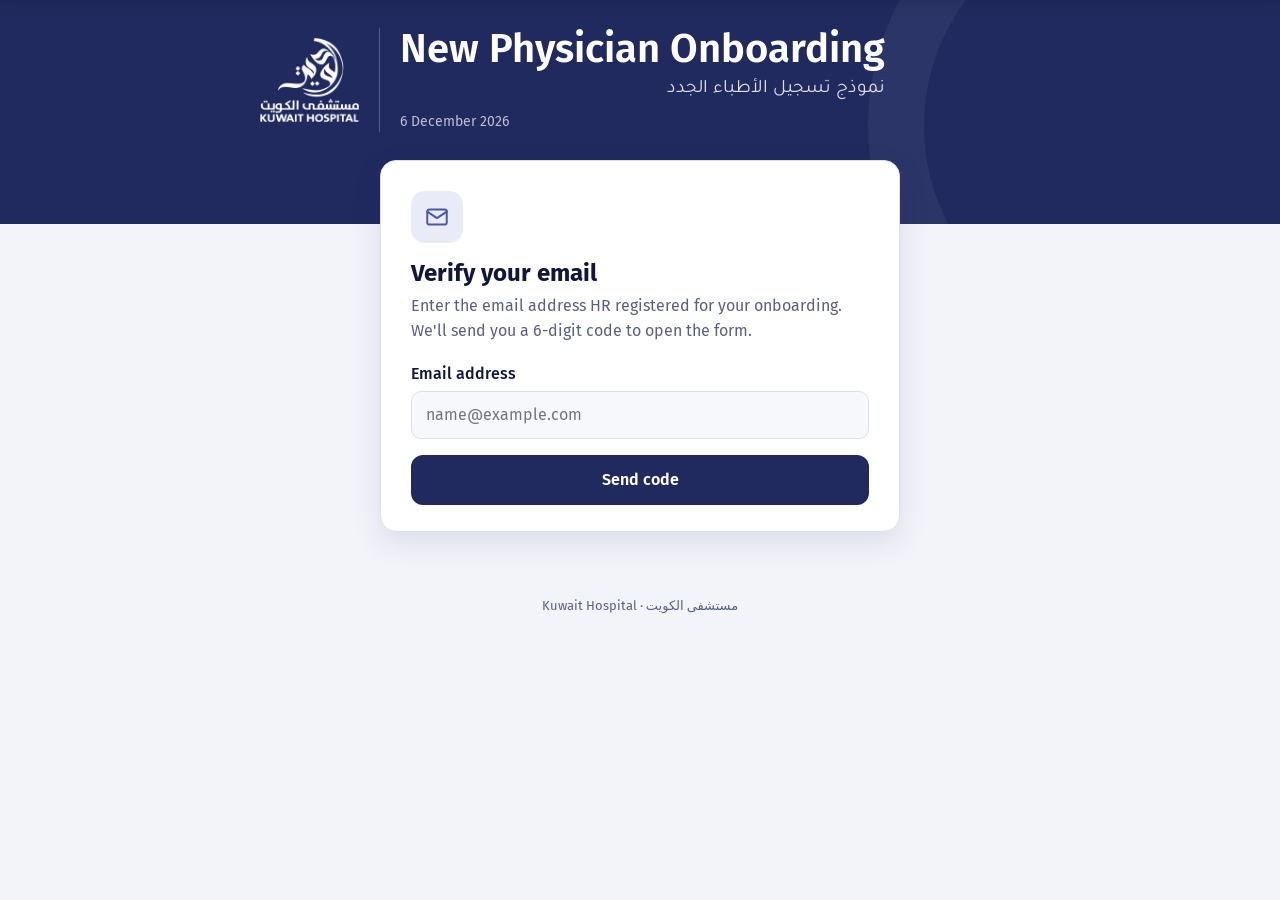
==== index.html @ 42d32848 "Add files via upload" ====
<!DOCTYPE html>
<html lang="en">
<head>
<meta charset="utf-8">
<meta name="viewport" content="width=device-width,initial-scale=1">
<title>New Physician Onboarding – Kuwait Hospital</title>
<meta name="robots" content="noindex,nofollow">
<link rel="icon" type="image/png" href="logo-navy.png">
<link rel="preconnect" href="https://fonts.googleapis.com">
<link rel="preconnect" href="https://fonts.gstatic.com" crossorigin>
<link href="https://fonts.googleapis.com/css2?family=Fira+Sans:wght@400;500;600;700&family=Tajawal:wght@400;500;700&display=swap" rel="stylesheet">
<link rel="stylesheet" href="style.css?v=20261116d">
</head>
<body>
<div class="sbar" id="sbar" aria-hidden="true"><div class="in"><img src="logo-white.png" alt=""><span class="sep"></span><b>New Physician Onboarding</b><span class="ar" lang="ar" dir="rtl">نموذج تسجيل الأطباء الجدد</span><span class="who" id="sbWho"></span></div></div>
<header class="cover">
 <div class="top">
  <img src="logo-white.png" alt="Kuwait Hospital">
  <div class="sep"></div>
  <div>
   <h1>New Physician Onboarding</h1>
   <div class="ar" lang="ar" dir="rtl">نموذج تسجيل الأطباء الجدد</div>
   <div class="date" id="today"></div>
  </div>
 </div>
</header>
<main>
<div class="gate" id="gEmail">
  <div class="ico"><svg width="26" height="26" viewBox="0 0 24 24" fill="none" stroke="currentColor" stroke-width="1.8" stroke-linecap="round" stroke-linejoin="round"><rect x="3" y="5" width="18" height="14" rx="2"/><path d="m3 7 9 6 9-6"/></svg></div>
  <h2>Verify your email</h2>
  <p>Enter the email address HR registered for your onboarding. We'll send you a 6-digit code to open the form.</p>
  <form id="fEmail" novalidate>
   <label for="em" style="font-weight:500;display:block;margin-bottom:4px">Email address</label>
   <input type="text" id="em" inputmode="email" autocomplete="email" placeholder="name@example.com">
   <div class="alert err" id="emErr"></div>
   <button class="btn" type="submit" id="sendBtn"><span class="spin"></span><span>Send code</span></button>
  </form>
 </div>

 <div class="gate" id="gCode" style="display:none">
  <div class="ico"><svg width="26" height="26" viewBox="0 0 24 24" fill="none" stroke="currentColor" stroke-width="1.8" stroke-linecap="round" stroke-linejoin="round"><rect x="5" y="11" width="14" height="10" rx="2"/><path d="M8 11V7a4 4 0 0 1 8 0v4"/></svg></div>
  <h2>Enter your code</h2>
  <p id="codeMsg"></p>
  <form id="fCode" novalidate>
   <div class="otp" id="otp">
    <input inputmode="numeric" maxlength="1" aria-label="Digit 1" autocomplete="one-time-code"><input inputmode="numeric" maxlength="1" aria-label="Digit 2"><input inputmode="numeric" maxlength="1" aria-label="Digit 3"><input inputmode="numeric" maxlength="1" aria-label="Digit 4"><input inputmode="numeric" maxlength="1" aria-label="Digit 5"><input inputmode="numeric" maxlength="1" aria-label="Digit 6">
   </div>
   <div class="alert err" id="codeErr"></div>
   <button class="btn" type="submit" id="verBtn"><span class="spin"></span><span>Verify and open form</span></button>
  </form>
  <div class="foot"><span id="exp"></span><button class="link" id="resend" type="button" disabled>Resend code</button></div>
  <div class="foot" style="margin-top:0"><button class="link" id="chg" type="button">Use a different email</button></div>
 </div>

 <div id="formWrap" style="display:none">
 <div class="session" id="sess"><svg width="20" height="20" viewBox="0 0 24 24" fill="none" stroke="currentColor" stroke-width="2.2" stroke-linecap="round" stroke-linejoin="round"><path d="M12 3 4 6v6c0 5 3.5 8 8 9 4.5-1 8-4 8-9V6z"/><path d="m9 12 2 2 4-4"/></svg><span>Verified as <b id="sessEm"></b></span></div>
 <div class="intro" style="margin-top:14px">
  <p><strong style="color:var(--ink)">Welcome to Kuwait Hospital!</strong> Please complete this intake form and upload your credentials. This information is used by HR, IT, Marketing, Call Centre, and Nursing to configure your hospital profile, website listing, and clinical systems.</p>
  <div class="chips"><span>HR</span><span>IT</span><span>Marketing</span><span>Call Centre</span><span>Nursing</span></div>
 </div>

 <form id="f" novalidate>
 <div class="prog"><div class="row"><span>Required fields completed</span><span id="pct">0 of 0</span></div><div class="bar"><i id="pbar"></i></div></div>

 <section class="card">
  <div class="sh"><b>1</b><h2>Professional identification<small>Who you are and your licence</small></h2></div>
  <div class="body">
   <div class="q" data-req>
    <label for="nameEn">Full name (English)<span class="req">*</span></label>
    <input type="text" id="nameEn" name="fullNameEn" autocomplete="name" placeholder="e.g. Dr. Ahmed Al-Sabah">
    <div class="msg">Please enter your full name in English.</div>
   </div>
   <div class="q" data-req>
    <label for="nameAr">Full name (Arabic)<span class="req">*</span></label>
    <input type="text" id="nameAr" name="fullNameAr" lang="ar" dir="rtl" placeholder="الاسم الكامل باللغة العربية">
    <div class="msg">Please enter your full name in Arabic.</div>
   </div>
   <div class="q" data-req>
    <label for="spec">Primary specialty and subspecialty<span class="req">*</span></label>
    <input type="text" id="spec" name="specialty" placeholder="e.g. Cardiology – Interventional Cardiology">
    <div class="msg">Please enter your specialty.</div>
   </div>
   <div class="q" data-req data-radio="designation">
    <div class="lbl" id="desL">Professional designation<span class="req">*</span></div>
    <div class="pills" role="radiogroup" aria-labelledby="desL">
     <label><input type="radio" name="designation" value="Consultant"><span>Consultant</span></label>
     <label><input type="radio" name="designation" value="Senior Specialist"><span>Senior Specialist</span></label>
     <label><input type="radio" name="designation" value="Specialist"><span>Specialist</span></label>
     <label><input type="radio" name="designation" value="Registrar"><span>Registrar</span></label>
     <label><input type="radio" name="designation" value="GP"><span>GP</span></label>
    </div>
    <div class="msg">Please choose your designation.</div>
   </div>
   <div class="q" data-file="licence" data-max="1" data-types="word,pdf,image">
    <div class="lbl">Official medical licence copy <span class="opt">(optional)</span></div>
    <div class="drop"><input type="file" id="licence" accept=".pdf,.doc,.docx,image/*" aria-label="Upload medical licence">
     <svg viewBox="0 0 24 24" fill="none" stroke="currentColor" stroke-width="1.8" stroke-linecap="round" stroke-linejoin="round"><path d="M12 16V4m0 0-4 4m4-4 4 4M4 16v3a1 1 0 0 0 1 1h14a1 1 0 0 0 1-1v-3"/></svg>
     <strong>Upload file</strong><small>1 file · up to 10 MB · Word, PDF or image</small></div>
    <ul class="files"></ul><div class="msg"></div>
   </div>
   <div class="q" data-req data-file="goodStanding" data-max="2" data-types="word,pdf,image" data-msg="Please upload your Certificate of Good Standing.">
    <div class="lbl">Certificate of Good Standing<span class="req">*</span></div>
    <p class="hint">Issued by the Ministry of Health (MOH) or the Kuwait Medical Association (KMA).</p>
    <div class="drop"><input type="file" id="goodStanding" multiple accept=".pdf,.doc,.docx,image/*" aria-label="Upload Certificate of Good Standing">
     <svg viewBox="0 0 24 24" fill="none" stroke="currentColor" stroke-width="1.8" stroke-linecap="round" stroke-linejoin="round"><path d="M12 16V4m0 0-4 4m4-4 4 4M4 16v3a1 1 0 0 0 1 1h14a1 1 0 0 0 1-1v-3"/></svg>
     <strong>Upload files</strong><small>Up to 2 files · 10 MB each · Word, PDF or image</small></div>
    <ul class="files"></ul><div class="msg">Please upload your Certificate of Good Standing.</div>
   </div>
   <div class="pair">
   <div class="q" data-pattern="^[0-9]{12}$">
    <label for="civilId">Civil ID number <span class="opt">(optional)</span></label>
    <p class="hint">12 digits. Not applicable for overseas doctors.</p>
    <input type="text" id="civilId" name="civilId" inputmode="numeric" maxlength="12" autocomplete="off" placeholder="12-digit Civil ID number">
    <div class="msg">Civil ID number must be exactly 12 digits.</div>
   </div>
   <div class="q" data-req data-pattern="^[A-Za-z0-9]{5,15}$">
    <label for="passportNo">Passport number<span class="req">*</span></label>
    <p class="hint">As shown on your passport photo page.</p>
    <input type="text" id="passportNo" name="passportNumber" maxlength="15" autocomplete="off" placeholder="e.g. A12345678">
    <div class="msg">Use letters and numbers only (5–15).</div>
   </div>
   </div>
  </div>
 </section>

 <section class="card">
  <div class="sh"><b>2</b><h2>Qualifications and experience<small>Your training and certificates</small></h2></div>
  <div class="body">
   <div class="q" data-req data-num>
    <label for="years">Total years of experience<span class="req">*</span></label>
    <input type="number" id="years" name="yearsExperience" min="0" max="70" step="1" inputmode="numeric" placeholder="e.g. 12" style="max-width:200px">
    <div class="msg">The value must be a number.</div>
   </div>
   <div class="q" data-req>
    <label for="qual">Qualifications list<span class="req">*</span></label>
    <p class="hint">List your degrees, board certifications, and fellowships starting from and including your Bachelor's degree.</p>
    <textarea id="qual" name="qualifications" placeholder="MBBS – Kuwait University, 2008&#10;Arab Board of Internal Medicine, 2014&#10;Fellowship in Cardiology – …"></textarea>
    <div class="msg">Please list your qualifications.</div>
   </div>
   <div class="q" data-req data-file="education" data-max="10" data-types="word,pdf,image" data-msg="Please upload your educational documents.">
    <div class="lbl">Educational documents<span class="req">*</span></div>
    <p class="hint">Degree certificates, starting from and including your Bachelor's degree.</p>
    <div class="drop"><input type="file" id="education" multiple accept=".pdf,.doc,.docx,image/*" aria-label="Upload Educational documents">
     <svg viewBox="0 0 24 24" fill="none" stroke="currentColor" stroke-width="1.8" stroke-linecap="round" stroke-linejoin="round"><path d="M12 16V4m0 0-4 4m4-4 4 4M4 16v3a1 1 0 0 0 1 1h14a1 1 0 0 0 1-1v-3"/></svg>
     <strong>Upload files</strong><small>Up to 10 files · 10 MB each · Word, PDF or image</small></div>
    <ul class="files"></ul><div class="msg">Please upload your educational documents.</div>
   </div>
   <div class="q" data-req data-file="certificates" data-max="10" data-types="any" data-msg="Please upload at least one certificate.">
    <div class="lbl">Certificates and board certificates<span class="req">*</span></div>
    <div class="drop"><input type="file" id="certificates" multiple aria-label="Upload certificates">
     <svg viewBox="0 0 24 24" fill="none" stroke="currentColor" stroke-width="1.8" stroke-linecap="round" stroke-linejoin="round"><path d="M12 16V4m0 0-4 4m4-4 4 4M4 16v3a1 1 0 0 0 1 1h14a1 1 0 0 0 1-1v-3"/></svg>
     <strong>Upload files</strong><small>Up to 10 files · 10 MB each · Word, Excel, PPT, PDF, image, video, audio</small></div>
    <ul class="files"></ul><div class="msg">Please upload at least one certificate.</div>
   </div>
   <div class="q" data-req data-file="experience" data-max="10" data-types="word,pdf,image" data-msg="Please upload at least one experience letter.">
    <div class="lbl">Experience letters<span class="req">*</span></div>
    <p class="hint">Letters from your previous employers confirming your positions and dates.</p>
    <div class="drop"><input type="file" id="experience" multiple accept=".pdf,.doc,.docx,image/*" aria-label="Upload Experience letters">
     <svg viewBox="0 0 24 24" fill="none" stroke="currentColor" stroke-width="1.8" stroke-linecap="round" stroke-linejoin="round"><path d="M12 16V4m0 0-4 4m4-4 4 4M4 16v3a1 1 0 0 0 1 1h14a1 1 0 0 0 1-1v-3"/></svg>
     <strong>Upload files</strong><small>Up to 10 files · 10 MB each · Word, PDF or image</small></div>
    <ul class="files"></ul><div class="msg">Please upload at least one experience letter.</div>
   </div>
   <div class="q" data-req data-file="resume" data-max="1" data-types="word,pdf" data-msg="Please upload your resume (CV).">
    <div class="lbl">Resume / CV<span class="req">*</span></div>
    <p class="hint">Your latest curriculum vitae, including work history and current position.</p>
    <div class="drop"><input type="file" id="resume" accept=".pdf,.doc,.docx" aria-label="Upload resume or CV">
     <svg viewBox="0 0 24 24" fill="none" stroke="currentColor" stroke-width="1.8" stroke-linecap="round" stroke-linejoin="round"><path d="M12 16V4m0 0-4 4m4-4 4 4M4 16v3a1 1 0 0 0 1 1h14a1 1 0 0 0 1-1v-3"/></svg>
     <strong>Upload file</strong><small>1 file · up to 10 MB · Word or PDF</small></div>
    <ul class="files"></ul><div class="msg">Please upload your resume (CV).</div>
   </div>
  </div>
 </section>

 <section class="card">
  <div class="sh"><b>3</b><h2>Marketing, profile and social media<small>How we introduce you to patients</small></h2></div>
  <div class="body">
   <div class="q" data-req>
    <label for="svc">Key services to highlight<span class="req">*</span></label>
    <p class="hint">Services you want featured on your Know Your Doctor posts, hospital screens, flyers, and website profile.</p>
    <textarea id="svc" name="keyServices"></textarea>
    <div class="msg">Please list the services to highlight.</div>
   </div>
   <div class="q">
    <label for="sym">Symptoms treated <span class="opt">(optional)</span></label>
    <p class="hint">List key medical symptoms or conditions you treat to improve website search visibility.</p>
    <textarea id="sym" name="symptoms"></textarea>
   </div>
   <div class="q" data-req data-num>
    <label for="minAge">Minimum patient age<span class="req">*</span></label>
    <p class="hint">The youngest patient age you see, in years. Enter 0 if you see all ages. Used by the Call Centre when booking appointments.</p>
    <div style="display:flex;align-items:center;gap:10px"><input type="number" id="minAge" name="minPatientAge" min="0" max="120" step="1" inputmode="numeric" placeholder="e.g. 14" style="max-width:200px"><span style="color:var(--muted)">years</span></div>
    <div class="msg">The value must be a number (0 for all ages).</div>
   </div>
   <div class="q" data-req>
    <label for="lang">Languages spoken<span class="req">*</span></label>
    <p class="hint">Languages you are fluent in to assist international patients.</p>
    <input type="text" id="lang" name="languages" placeholder="e.g. Arabic, English, Hindi">
    <div class="msg">Please list the languages you speak.</div>
   </div>
   <div class="q">
    <label for="soc">Social media accounts <span class="opt">(optional)</span></label>
    <p class="hint">Add your social media handles (Instagram, TikTok, Twitter).</p>
    <input type="text" id="soc" name="socialMedia" placeholder="Instagram @dr.name · TikTok @dr.name">
   </div>
   <div class="q" data-req data-three>
    <div class="lbl">Top 3 services<span class="req">*</span></div>
    <p class="hint">Three core services to highlight in your broadcast announcement artwork.</p>
    <div class="three">
     <div><em>Service 1</em><input type="text" name="top1" aria-label="Top service 1"></div>
     <div><em>Service 2</em><input type="text" name="top2" aria-label="Top service 2"></div>
     <div><em>Service 3</em><input type="text" name="top3" aria-label="Top service 3"></div>
    </div>
    <div class="msg">Please enter all three services.</div>
   </div>
   <div class="q" data-file="patientContacts" data-max="5" data-types="any">
    <div class="lbl">Previous patients contacts <span class="opt">(optional)</span></div>
    <p class="hint">Upload an Excel/CSV file with contact numbers if you wish to notify previous patients.</p>
    <div class="drop"><input type="file" id="patientContacts" multiple accept=".xlsx,.xls,.csv,.doc,.docx,.pdf,.ppt,.pptx,image/*" aria-label="Upload patient contacts">
     <svg viewBox="0 0 24 24" fill="none" stroke="currentColor" stroke-width="1.8" stroke-linecap="round" stroke-linejoin="round"><path d="M12 16V4m0 0-4 4m4-4 4 4M4 16v3a1 1 0 0 0 1 1h14a1 1 0 0 0 1-1v-3"/></svg>
     <strong>Upload files</strong><small>Up to 5 files · 10 MB each</small></div>
    <ul class="files"></ul><div class="msg"></div>
   </div>
  </div>
 </section>

 <div class="alert err" id="subErr" style="margin-top:16px"></div>
 <div class="actions">
  <p>By submitting, you confirm the information is accurate. Your details are shared only with Kuwait Hospital departments.</p>
  <button class="btn" type="submit" id="go"><span class="spin"></span><span id="goT">Submit onboarding form</span></button>
 </div>
 </form>

 <div class="done" id="done">
  <div class="tick"><svg width="34" height="34" viewBox="0 0 24 24" fill="none" stroke="currentColor" stroke-width="2.6" stroke-linecap="round" stroke-linejoin="round"><path d="M5 12.5 10 17 19 7"/></svg></div>
  <h2 id="tyH">Thank you</h2>
  <div class="ar" lang="ar" dir="rtl" style="font-size:20px;color:var(--accent);margin-bottom:6px">شكراً لك، أهلاً بك في مستشفى الكويت</div>
  <p style="margin:0 auto;color:var(--muted);max-width:520px">Your onboarding form has been received. Welcome to the Kuwait Hospital family, and we look forward to working with you.</p>
  <div class="ref" id="ref"></div>
  <div class="next">
   <h3>What happens next</h3>
   <ol>
    <li><span><b>HR</b> reviews your licence and certificates and contacts you if anything is missing.</span></li>
    <li><span><b>IT</b> creates your hospital account and access to clinical systems.</span></li>
    <li><span><b>Marketing</b> prepares your doctor profile, website listing and announcement artwork.</span></li>
    <li><span><b>Call Centre and Nursing</b> add you to clinic schedules so patients can book with you.</span></li>
   </ol>
  </div>
  <div class="mailnote"><svg width="20" height="20" viewBox="0 0 24 24" fill="none" stroke="currentColor" stroke-width="1.8" stroke-linecap="round" stroke-linejoin="round"><rect x="3" y="5" width="18" height="14" rx="2"/><path d="m3 7 9 6 9-6"/></svg><span>A confirmation with your reference number has been sent to <b id="tyMail"></b>. This link is now closed for your email.</span></div>
  <details class="sumd"><summary>View what you submitted</summary><dl class="sum" id="sum"></dl></details>
 </div>
 </div>
</main>
<footer>Kuwait Hospital · مستشفى الكويت</footer>
<script src="config.js?v=20261116d"></script>
<script src="app.js?v=20261116d"></script>
</body>
</html>
---- style.css ----
/* VOICE: calm, clinical, welcoming — a hospital credentialing packet.
   IDEA: a physician's intake folder: navy cover, white pages, tabbed sections.
   PICTURE: the form itself, under a navy cover band carrying the hospital logo.
   COLOUR and TYPE: Kuwait Hospital navy #212A5F, pale indigo paper, indigo accent; Fira Sans + Tajawal.
   LAYOUT: one calm column of section cards, sticky progress bar, success receipt. */
:root{color-scheme:light dark;
--navy:#212A5F;--accent:light-dark(#4B58A8,#A3ADF0);
--bg:light-dark(#F3F4FA,#0A0D24);--card:light-dark(#fff,#12173A);--ink:light-dark(#12163A,#EEF0FA);
--muted:light-dark(#5B6082,#A0A5C8);--line:light-dark(#DDE0EE,#262C5A);--field:light-dark(#F7F8FC,#0F1433);
--soft:light-dark(#E9EBF6,#1A2050);--err:light-dark(#B42318,#FF8A80);--ok:light-dark(#127A3E,#6EE7A0)}
:root[data-theme=light]{color-scheme:light}:root[data-theme=dark]{color-scheme:dark}
*{box-sizing:border-box;min-width:0}
body{margin:0;background:var(--bg);color:var(--ink);font:16px/1.55 "Fira Sans",system-ui,sans-serif;overflow-x:clip}
.ar,[lang=ar]{font-family:"Tajawal","Fira Sans",sans-serif}
header.cover{background:var(--navy);color:#fff;padding:28px max(5vw,16px) 92px;position:relative;overflow:hidden}
.cover::after{content:"";position:absolute;right:-120px;top:-140px;width:420px;height:420px;border-radius:50%;border:56px solid rgba(255,255,255,.05)}
.top{max-width:760px;margin:0 auto;display:flex;align-items:center;gap:20px;position:relative;z-index:1}
.top img{height:84px;width:auto;flex:none}
.top .sep{width:1px;align-self:stretch;background:rgba(255,255,255,.25)}
.top h1{margin:0;font-size:clamp(26px,4.4vw,40px);line-height:1.08;font-weight:600;text-wrap:balance}
.top .ar{font-size:19px;opacity:.85;margin-top:4px}
.top .date{font-size:14px;opacity:.7;margin-top:6px}
main{max-width:760px;margin:-64px auto 0;padding:0 16px 64px;position:relative;z-index:2}
.intro{background:var(--card);border-radius:16px;padding:22px 26px;border:1px solid var(--line);box-shadow:0 10px 30px rgba(33,42,95,.12)}
.intro p{margin:0;color:var(--muted)}
.chips{display:flex;flex-wrap:wrap;gap:8px;margin-top:14px}
.chips span{background:var(--soft);color:var(--accent);font-size:13px;font-weight:500;padding:4px 12px;border-radius:999px}
.prog{position:sticky;top:0;transition:top .25s;z-index:5;background:var(--bg);padding:14px 0 10px;margin-top:6px}
.prog .row{display:flex;justify-content:space-between;font-size:13px;color:var(--muted);margin-bottom:6px}
.bar{height:6px;background:var(--line);border-radius:6px;overflow:hidden}
.bar i{display:block;height:100%;width:0;background:var(--accent);border-radius:6px;transition:width .35s}
section.card{background:var(--card);border:1px solid var(--line);border-radius:16px;margin-top:18px;overflow:hidden}
.sh{display:flex;align-items:center;gap:14px;padding:18px 26px;background:var(--soft);border-bottom:1px solid var(--line)}
.sh b{flex:none;width:36px;height:36px;border-radius:10px;background:var(--navy);color:#fff;display:grid;place-items:center;font-weight:600}
.sh h2{margin:0;font-size:20px;font-weight:600;line-height:1.2}
.sh small{display:block;color:var(--muted);font-size:13px;font-weight:400}
.body{padding:8px 26px 24px}
.q{padding-top:20px}
.q>label,.q>.lbl{display:block;font-weight:500;margin-bottom:4px}
.req{color:var(--err);margin-left:2px}
.opt{color:var(--muted);font-weight:400;font-size:14px}
.hint{font-size:14px;color:var(--muted);margin:0 0 8px}
input[type=text],input[type=number],textarea{width:100%;font:inherit;font-size:16px;color:var(--ink);background:var(--field);border:1.5px solid var(--line);border-radius:10px;padding:11px 14px;min-height:46px;transition:border-color .15s,box-shadow .15s}
textarea{min-height:110px;resize:vertical}
input:focus,textarea:focus{outline:none;border-color:var(--accent);box-shadow:0 0 0 4px color-mix(in srgb,var(--accent) 18%,transparent)}
.bad input,.bad textarea,.bad .drop,.bad .pills{border-color:var(--err)!important}
.msg{display:none;color:var(--err);font-size:14px;margin-top:6px}.bad .msg{display:block}
.pills{display:flex;flex-wrap:wrap;gap:8px;border:1.5px solid transparent;border-radius:12px}
.pills label{cursor:pointer}
.pills input{position:absolute;opacity:0;pointer-events:none}
.pills span{display:inline-flex;align-items:center;min-height:44px;padding:0 18px;border:1.5px solid var(--line);border-radius:999px;background:var(--field);font-weight:500;transition:.15s}
.pills input:checked+span{background:var(--navy);border-color:var(--navy);color:#fff}
.pills input:focus-visible+span{box-shadow:0 0 0 4px color-mix(in srgb,var(--accent) 25%,transparent)}
.three{display:grid;grid-template-columns:repeat(3,minmax(0,1fr));gap:10px}
.three div{position:relative}
.three em{position:absolute;left:12px;top:-9px;background:var(--card);padding:0 6px;font-size:12px;color:var(--muted);font-style:normal}
.drop{border:1.5px dashed color-mix(in srgb,var(--accent) 55%,var(--line));border-radius:12px;background:var(--field);padding:18px;text-align:center;cursor:pointer;transition:.15s;position:relative}
.drop:hover,.drop.over{background:var(--soft);border-color:var(--accent)}
.drop input{position:absolute;inset:0;opacity:0;cursor:pointer}
.drop svg{width:28px;height:28px;color:var(--accent)}
.drop strong{display:block;color:var(--accent);font-weight:600}
.drop small{color:var(--muted);font-size:13px}
.files{list-style:none;margin:8px 0 0;padding:0;display:grid;gap:6px}
.files li{display:flex;align-items:center;gap:10px;background:var(--soft);border-radius:10px;padding:8px 8px 8px 12px;font-size:14px}
.files li span{flex:1;overflow:hidden;text-overflow:ellipsis;white-space:nowrap}
.files li small{color:var(--muted);white-space:nowrap}
.files button{border:0;background:none;color:var(--muted);width:36px;height:36px;border-radius:8px;cursor:pointer;font-size:20px;line-height:1}
.files button:hover{background:var(--line);color:var(--err)}
.actions{display:flex;flex-wrap:wrap;align-items:center;justify-content:space-between;gap:12px;margin-top:22px}
.actions p{margin:0;font-size:13px;color:var(--muted);max-width:420px}
.btn{font:inherit;font-weight:600;font-size:16px;border:0;border-radius:12px;padding:0 28px;min-height:50px;background:var(--navy);color:#fff;cursor:pointer;display:inline-flex;align-items:center;gap:10px;transition:transform .1s,filter .15s}
:root[data-theme=dark] .btn,.btn.alt{background:var(--accent);color:#0A0D24}
@media(prefers-color-scheme:dark){:root:not([data-theme=light]) .btn{background:var(--accent);color:#0A0D24}}
.btn:hover{filter:brightness(1.12)}.btn:active{transform:translateY(1px)}
.btn:disabled{opacity:.6;cursor:wait}
.btn.ghost{background:transparent;color:var(--accent);border:1.5px solid var(--line)}
.spin{width:18px;height:18px;border:2.5px solid rgba(255,255,255,.4);border-top-color:#fff;border-radius:50%;animation:r .8s linear infinite;display:none}
.busy .spin{display:inline-block}
@keyframes r{to{transform:rotate(360deg)}}
.done{display:none;background:var(--card);border:1px solid var(--line);border-radius:16px;margin-top:18px;padding:32px 26px;text-align:center}
.done .tick{width:64px;height:64px;border-radius:50%;background:color-mix(in srgb,var(--ok) 15%,transparent);color:var(--ok);display:grid;place-items:center;margin:0 auto 12px}
.done h2{margin:0 0 6px;font-size:26px}
.done .ref{display:inline-block;margin:8px 0 18px;font-weight:600;background:var(--soft);color:var(--accent);padding:6px 14px;border-radius:8px}
.sum{text-align:left;border-top:1px solid var(--line);margin-top:6px}
.sum div{display:grid;grid-template-columns:200px minmax(0,1fr);gap:12px;padding:10px 0;border-bottom:1px solid var(--line);font-size:15px}
.sum dt{color:var(--muted)}.sum dd{margin:0;white-space:pre-line}
.note{font-size:13px;color:var(--muted);margin-top:14px}
footer{text-align:center;font-size:13px;color:var(--muted);padding:0 16px 32px}
/* demo bar */
.demo{background:light-dark(#fff,#0F1433);border-bottom:1px solid var(--line);position:relative;z-index:10}
.demo .in{max-width:1000px;margin:0 auto;padding:8px 16px;display:flex;align-items:center;gap:8px;flex-wrap:wrap}
.demo .tag{font-size:12px;font-weight:600;color:#fff;background:var(--accent);padding:3px 10px;border-radius:6px}
.demo a{font-size:14px;font-weight:500;color:var(--muted);text-decoration:none;padding:8px 12px;border-radius:8px;min-height:36px;display:inline-flex;align-items:center;gap:6px}
.demo a.on{background:var(--soft);color:var(--accent)}
.demo a .dot{width:8px;height:8px;border-radius:50%;background:var(--err);display:none}
.demo a .dot.show{display:inline-block}

/* gate */
.gate{background:var(--card);border:1px solid var(--line);border-radius:16px;padding:30px 30px 26px;box-shadow:0 10px 30px rgba(33,42,95,.12);max-width:520px;margin:0 auto}
.gate h2{margin:0 0 6px;font-size:24px;line-height:1.2}
.gate p{margin:0 0 18px;color:var(--muted)}
.gate .ico{width:52px;height:52px;border-radius:14px;background:var(--soft);color:var(--accent);display:grid;place-items:center;margin-bottom:16px}
.gate .btn{width:100%;justify-content:center;margin-top:16px}
.gate .link{background:none;border:0;font:inherit;color:var(--accent);font-weight:500;cursor:pointer;padding:8px 0;min-height:40px}
.gate .link:disabled{color:var(--muted);cursor:default}
.gate .foot{display:flex;justify-content:space-between;align-items:center;margin-top:10px;font-size:14px;color:var(--muted);flex-wrap:wrap;gap:4px}
.otp{display:grid;grid-template-columns:repeat(6,minmax(0,1fr));gap:8px}
.otp input{width:100%;font:inherit;color:var(--ink);background:var(--field);border:1.5px solid var(--line);border-radius:10px;text-align:center;font-size:24px!important;font-weight:600;padding:0!important;height:58px}
.alert{border-radius:10px;padding:10px 14px;font-size:14px;margin-top:14px;display:none}
.alert.show{display:block}
.alert.err{background:color-mix(in srgb,var(--err) 12%,transparent);color:var(--err)}
.alert.info{background:var(--soft);color:var(--accent)}
.dnote{margin-top:14px;font-size:13px;border:1px dashed var(--accent);border-radius:10px;padding:10px 12px;color:var(--muted)}
.dnote b{color:var(--accent)}
.dnote button{font:inherit;font-size:13px;border:0;background:var(--soft);color:var(--accent);border-radius:6px;padding:3px 8px;margin:2px 2px 0 0;cursor:pointer}
.session{display:flex;align-items:center;gap:10px;flex-wrap:wrap;background:color-mix(in srgb,var(--ok) 10%,var(--card));border:1px solid color-mix(in srgb,var(--ok) 30%,transparent);color:var(--ink);border-radius:12px;padding:10px 14px;font-size:14px;margin-top:14px}
.session svg{color:var(--ok);flex:none}
.session .t{margin-left:auto;font-weight:600;color:var(--ok);white-space:nowrap}
/* mock email */
.mail{width:100%;max-width:640px;margin:0 auto;background:var(--card);border:1px solid var(--line);border-radius:14px;overflow:hidden;box-shadow:0 10px 30px rgba(33,42,95,.12)}
.mail .meta{padding:16px 22px;border-bottom:1px solid var(--line);font-size:14px;color:var(--muted)}
.mail .meta b{color:var(--ink);font-weight:600}
.mail .meta .sub{font-size:18px;color:var(--ink);font-weight:600;margin-bottom:6px}
.mbody{background:#F3F4FA;padding:24px}
.mcard{background:#fff;color:#12163A;max-width:480px;margin:0 auto;border-radius:12px;overflow:hidden}
.mcard .mh{background:#212A5F;padding:18px;text-align:center}
.mcard .mh img{height:64px}
.mcard .mc{padding:24px;text-align:center}
.mcard .code{font-size:38px;letter-spacing:10px;font-weight:700;color:#212A5F;background:#E9EBF6;border-radius:10px;padding:12px 0 12px 10px;margin:14px 0}
.mcard small{color:#5B6082;font-size:13px}
.empty{text-align:center;color:var(--muted);padding:48px 16px}
/* HR list */
.hr{background:var(--card);border:1px solid var(--line);border-radius:16px;overflow:hidden}
.hr .bar2{display:flex;gap:10px;align-items:end;flex-wrap:wrap;padding:18px 22px;background:var(--soft);border-bottom:1px solid var(--line)}
.hr .bar2 div{flex:1 1 200px}
.hr .bar2 label{font-size:13px;color:var(--muted);display:block;margin-bottom:4px}
.hr .bar2 .btn{min-height:46px}
table{width:100%;border-collapse:collapse;font-size:15px}
th,td{text-align:left;padding:12px 22px;border-bottom:1px solid var(--line)}
th{font-size:13px;color:var(--muted);font-weight:500}
.st{display:inline-block;font-size:13px;font-weight:600;padding:3px 10px;border-radius:999px;white-space:nowrap}
.st.Invited{background:var(--soft);color:var(--accent)}
.st.Verified{background:color-mix(in srgb,#C27C0E 15%,transparent);color:light-dark(#8A5A0A,#F5C26B)}
.st.Submitted{background:color-mix(in srgb,var(--ok) 14%,transparent);color:var(--ok)}
.st.Blocked{background:color-mix(in srgb,var(--err) 12%,transparent);color:var(--err)}
.hint2{font-size:13px;color:var(--muted);padding:12px 22px}

.done .tick{width:76px;height:76px;animation:pop .5s cubic-bezier(.2,1.4,.4,1)}
@keyframes pop{from{transform:scale(.4);opacity:0}to{transform:scale(1);opacity:1}}
.done h2{font-size:clamp(26px,4vw,34px);line-height:1.1;text-wrap:balance}
.next{text-align:left;background:var(--soft);border-radius:14px;padding:18px 22px;margin:4px 0 16px}
.next h3{margin:0 0 10px;font-size:17px}
.next ol{margin:0;padding:0;list-style:none;counter-reset:n;display:grid;gap:10px}
.next li{counter-increment:n;display:grid;grid-template-columns:28px minmax(0,1fr);gap:10px;font-size:15px}
.next li::before{content:counter(n);width:28px;height:28px;border-radius:8px;background:var(--navy);color:#fff;display:grid;place-items:center;font-weight:600;font-size:14px}
.mailnote{display:flex;gap:10px;align-items:flex-start;text-align:left;font-size:14px;color:var(--muted);border:1px solid var(--line);border-radius:12px;padding:12px 14px;margin-bottom:14px}
.mailnote svg{flex:none;color:var(--accent);margin-top:1px}.mailnote b{color:var(--ink);word-break:break-all}
.sumd{text-align:left;margin-bottom:10px}
.sumd summary{cursor:pointer;font-weight:500;color:var(--accent);padding:10px 0;min-height:44px}
td[data-l=Added],td[data-l=Registered]{white-space:nowrap}
@media(min-width:601px){#v-hr th,#v-hr td{padding:12px 14px}#v-hr th:first-child,#v-hr td:first-child{padding-left:22px}td[data-l=Doctor],td[data-l=Name]{min-width:150px}.rm{white-space:nowrap}}
.mail .meta span{color:var(--muted);font-size:13px}
.mbtn{font:inherit;font-weight:600;background:#212A5F;color:#fff;border:0;border-radius:10px;padding:0 26px;min-height:48px;cursor:pointer}
.mqr{display:flex;align-items:center;gap:16px;background:#F3F4FA;border-radius:12px;padding:14px;margin:16px 0;font-size:14px}
.mqr img{width:120px;height:120px;flex:none;border-radius:8px;background:#fff}
.msteps{font-size:14px}.msteps ol{margin:6px 0 0;padding-left:20px}.msteps li{margin:3px 0}
.mcard .mc p{color:#12163A}
/* staff sign-in + access */
.acct{display:grid;gap:8px;margin-top:6px}
.acct button{display:flex;align-items:center;gap:12px;width:100%;text-align:left;font:inherit;background:var(--field);border:1.5px solid var(--line);border-radius:12px;padding:10px 14px;min-height:56px;cursor:pointer;color:var(--ink)}
.acct button:hover{border-color:var(--accent);background:var(--soft)}
.av{flex:none;width:36px;height:36px;border-radius:50%;background:var(--navy);color:#fff;display:grid;place-items:center;font-weight:600;font-size:14px}
.acct small{display:block;color:var(--muted);font-size:13px;word-break:break-all}
.acct em{margin-left:auto;font-style:normal;font-size:12px;color:var(--muted);white-space:nowrap}
.who{display:flex;align-items:center;gap:12px;flex-wrap:wrap;background:var(--card);border:1px solid var(--line);border-radius:12px;padding:10px 14px;margin-bottom:14px;font-size:14px}
.who .role{font-size:12px;font-weight:600;padding:2px 8px;border-radius:6px;background:var(--soft);color:var(--accent)}
.who .btn{margin-left:auto;min-height:38px;padding:0 14px;font-size:14px}
.tabs{display:flex;gap:6px;margin-bottom:14px;flex-wrap:wrap}
.tabs button{font:inherit;font-weight:500;font-size:15px;border:1.5px solid var(--line);background:var(--card);color:var(--muted);border-radius:10px;padding:0 16px;min-height:42px;cursor:pointer}
.tabs button.on{background:var(--navy);border-color:var(--navy);color:#fff}
select{font:inherit;font-size:16px;color:var(--ink);background:var(--field);border:1.5px solid var(--line);border-radius:10px;padding:0 12px;min-height:46px;width:100%}
.rm{border:0;background:none;color:var(--err);font:inherit;font-size:14px;font-weight:500;cursor:pointer;padding:6px 8px;border-radius:8px;min-height:36px}
.rm:hover{background:color-mix(in srgb,var(--err) 10%,transparent)}
.rm:disabled{color:var(--muted);cursor:default;background:none}
.bar2 .err2{flex-basis:100%;color:var(--err);font-size:14px;display:none}.bar2 .err2.show{display:block}
.sbar{position:fixed;top:0;left:0;right:0;z-index:30;background:var(--navy);color:#fff;box-shadow:0 4px 16px rgba(10,13,38,.25);transform:translateY(-110%);transition:transform .25s ease}
.sbar.show{transform:none}
.sbar .in{max-width:1000px;margin:0 auto;padding:0 16px;display:flex;align-items:center;gap:14px;height:60px}
.sbar img{height:38px;width:auto;flex:none}
.sbar .sep{width:1px;height:28px;background:rgba(255,255,255,.25);flex:none}
.sbar b{font-size:17px;font-weight:600;white-space:nowrap}
.sbar .ar{font-size:15px;opacity:.8;white-space:nowrap}
.sbar .who{margin-left:auto;font-size:13px;background:rgba(255,255,255,.12);padding:5px 12px;border-radius:999px;max-width:45%;overflow:hidden;text-overflow:ellipsis;white-space:nowrap}
.sbar .who:empty{display:none}
.sb-on .prog{top:60px}
@media(max-width:600px){.sbar .ar,.sbar .sep{display:none}.sbar b{font-size:15px}.sbar img{height:32px}.sbar .who{display:none}}
@media(prefers-reduced-motion:reduce){.sbar{transition:none}}
@media(max-width:600px){
 .gate{padding:24px 18px}.otp{gap:6px}.otp input{height:50px;font-size:20px!important}
 .mbody{padding:14px}.mqr{flex-direction:column;text-align:center}
 .stack thead{display:none}.stack tr{display:grid;padding:10px 0;border-bottom:1px solid var(--line)}.stack td{display:flex;justify-content:space-between;gap:12px;border:0;text-align:right;word-break:break-all}.stack td::before{content:attr(data-l);text-align:left;word-break:normal}
 .demo a{padding:6px 8px;font-size:13px}
 th,td{padding:10px 14px}.stack td{padding:4px 14px}.stack td::before{color:var(--muted);font-size:13px}
 header.cover{padding-bottom:84px}
 .top{flex-direction:column;align-items:flex-start;gap:12px}.top .sep{display:none}.top img{height:64px}
 .intro,.body{padding-left:18px;padding-right:18px}.sh{padding:16px 18px}
 .three{grid-template-columns:minmax(0,1fr);gap:16px}
 .sum div{grid-template-columns:minmax(0,1fr);gap:2px}
 .btn{width:100%;justify-content:center}
}
@media(prefers-reduced-motion:reduce){*{transition:none!important;animation:none!important}}
.pair{display:grid;grid-template-columns:repeat(2,minmax(0,1fr));gap:0 20px;align-items:start}
@media(max-width:600px){.pair{grid-template-columns:minmax(0,1fr)}}
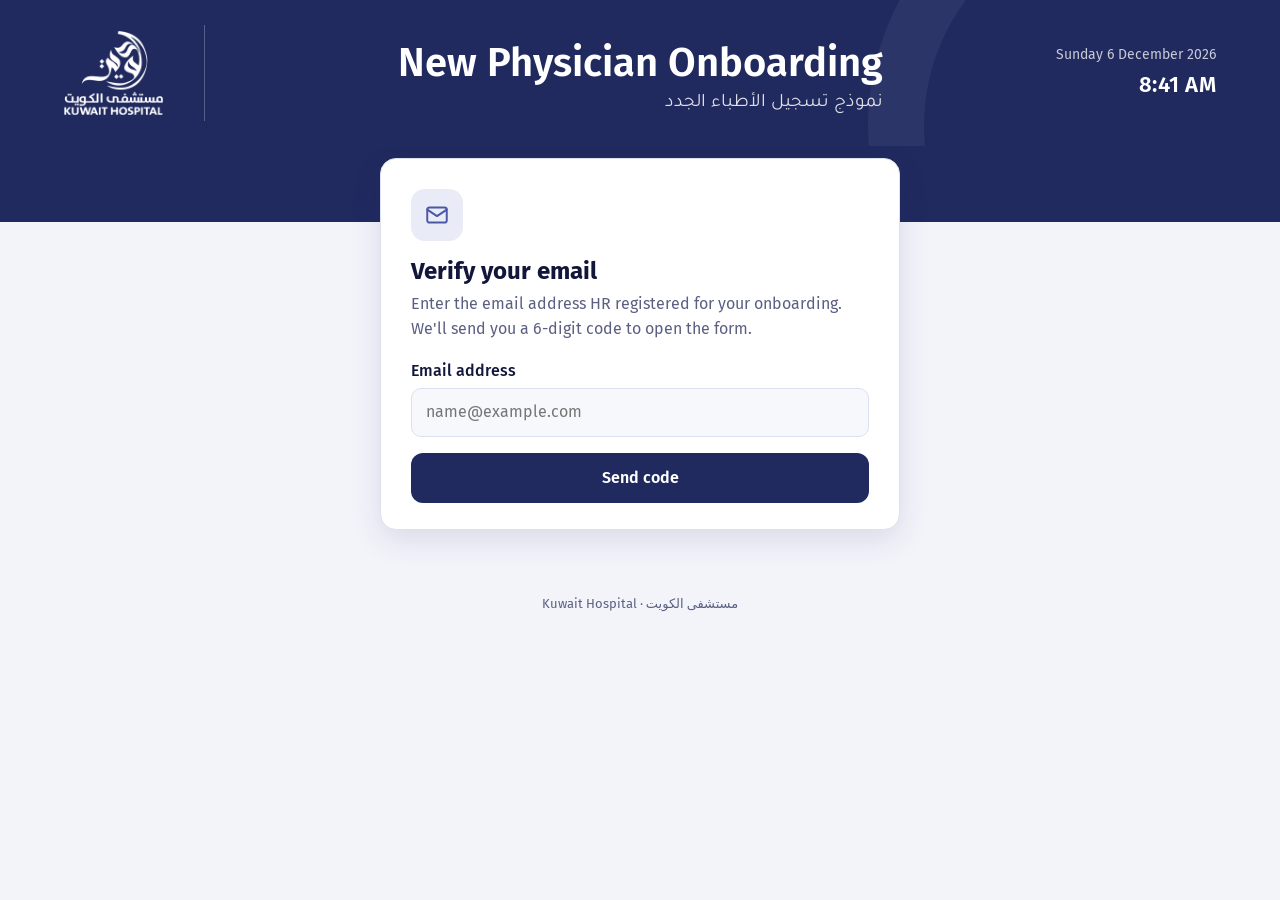
==== commit b73793b6: "Add files via upload" ====
--- a/index.html
+++ b/index.html
@@ -9,22 +9,34 @@
 <link rel="preconnect" href="https://fonts.googleapis.com">
 <link rel="preconnect" href="https://fonts.gstatic.com" crossorigin>
 <link href="https://fonts.googleapis.com/css2?family=Fira+Sans:wght@400;500;600;700&family=Tajawal:wght@400;500;700&display=swap" rel="stylesheet">
-<link rel="stylesheet" href="style.css?v=20261116d">
+<link rel="stylesheet" href="style.css?v=20261117d">
 </head>
 <body>
-<div class="sbar" id="sbar" aria-hidden="true"><div class="in"><img src="logo-white.png" alt=""><span class="sep"></span><b>New Physician Onboarding</b><span class="ar" lang="ar" dir="rtl">نموذج تسجيل الأطباء الجدد</span><span class="who" id="sbWho"></span></div></div>
-<header class="cover">
+<header class="cover hdr" id="hdr">
  <div class="top">
   <img src="logo-white.png" alt="Kuwait Hospital">
   <div class="sep"></div>
-  <div>
+  <div class="ttl">
    <h1>New Physician Onboarding</h1>
    <div class="ar" lang="ar" dir="rtl">نموذج تسجيل الأطباء الجدد</div>
-   <div class="date" id="today"></div>
-  </div>
+   <div class="date" id="today" hidden></div>
+  </div>
+  <div class="clock" id="clock" aria-live="off"><span id="ckD"></span><b id="ckT"></b></div>
  </div>
 </header>
-<main>
+<div class="band" aria-hidden="true"></div>
+<main class="three-col">
+<aside class="side" aria-label="Your progress">
+ <div class="pnl"><h3>Your progress</h3>
+  <ol class="steps" id="steps">
+   <li data-s="0"><i>1</i><span>Professional identification<small>Name, licence, IDs</small></span></li>
+   <li data-s="1"><i>2</i><span>Qualifications &amp; experience<small>Degrees, certificates, CV</small></span></li>
+   <li data-s="2"><i>3</i><span>Profile &amp; social media<small>Services, languages, contacts</small></span></li>
+  </ol>
+  <div class="ring"><b id="pN">0</b><span>of <span id="pT">16</span><br>required</span><div class="bar"><i id="pB"></i></div></div>
+ </div>
+</aside>
+<div class="mid">
 <div class="gate" id="gEmail">
   <div class="ico"><svg width="26" height="26" viewBox="0 0 24 24" fill="none" stroke="currentColor" stroke-width="1.8" stroke-linecap="round" stroke-linejoin="round"><rect x="3" y="5" width="18" height="14" rx="2"/><path d="m3 7 9 6 9-6"/></svg></div>
   <h2>Verify your email</h2>
@@ -249,9 +261,25 @@
   <details class="sumd"><summary>View what you submitted</summary><dl class="sum" id="sum"></dl></details>
  </div>
  </div>
+</div>
+<aside class="side" aria-label="Documents checklist">
+ <div class="pnl"><h3>Documents you need</h3>
+  <ul class="chk" id="chk">
+   <li data-k="goodStanding"><i>✓</i><span>Certificate of Good Standing<small>MOH or KMA</small></span></li>
+   <li data-k="passport"><i>✓</i><span>Passport number</span></li>
+   <li data-k="education"><i>✓</i><span>Educational documents<small>From Bachelor's degree</small></span></li>
+   <li data-k="certificates"><i>✓</i><span>Certificates</span></li>
+   <li data-k="experience"><i>✓</i><span>Experience letters</span></li>
+   <li data-k="resume"><i>✓</i><span>CV / Resume<small>Word or PDF</small></span></li>
+   <li data-k="licence"><i>✓</i><span>Medical licence<small>Optional</small></span></li>
+  </ul></div>
+ <div class="pnl lim"><h3>File limits</h3><b>10 MB</b> per file · <b>70 MB</b> in total<br>PDF, Word or image (JPG, PNG)<br>Tip: scan to PDF to keep files small.</div>
+ <div class="pnl lim"><h3>Need help?</h3>Contact Kuwait Hospital HR<br><a href="mailto:hr@kuwaithospital.com.kw">hr@kuwaithospital.com.kw</a></div>
+</aside>
 </main>
 <footer>Kuwait Hospital · مستشفى الكويت</footer>
-<script src="config.js?v=20261116d"></script>
-<script src="app.js?v=20261116d"></script>
+<script src="config.js?v=20261117d"></script>
+<script src="app.js?v=20261117d"></script>
+<script src="header.js?v=20261117d"></script>
 </body>
 </html>
--- a/style.css
+++ b/style.css
@@ -211,3 +211,127 @@
 @media(prefers-reduced-motion:reduce){*{transition:none!important;animation:none!important}}
 .pair{display:grid;grid-template-columns:repeat(2,minmax(0,1fr));gap:0 20px;align-items:start}
 @media(max-width:600px){.pair{grid-template-columns:minmax(0,1fr)}}
+/* sticky bar: centred title */
+.sbar .in{justify-content:center;position:static}
+.sbar{display:block}
+.sbar .who{position:absolute;right:24px;top:50%;transform:translateY(-50%);margin-left:0;max-width:30%}
+@media(max-width:900px){.sbar .who{display:none}}
+/* large monitors (21"-27"): scale the whole page up so it is not tiny */
+@media(min-width:1700px){body{zoom:1.15}}
+@media(min-width:2200px){body{zoom:1.3}}
+@media(min-width:3000px){body{zoom:1.6}}
+
+/* ---------- shared header (both pages) ---------- */
+/* header shrinks into a sticky title bar */
+header.cover.hdr{position:sticky;top:0;z-index:20;padding:28px max(5vw,16px) 24px;transition:padding .25s ease,box-shadow .25s ease}
+.hdr .top{transition:gap .25s ease}
+.staff .hdr .top{max-width:1000px}
+.hdr .top img{transition:height .25s ease}
+.hdr .top h1{transition:font-size .25s ease}
+.band{background:var(--navy);height:68px}
+header.cover.hdr.compact{padding-top:10px;padding-bottom:10px;box-shadow:0 6px 18px rgba(10,13,38,.22)}
+.hdr.compact .top{justify-content:center;gap:14px}
+.hdr.compact .top img{height:44px}
+.hdr.compact .top h1{font-size:21px}
+.hdr.compact .top .ar{font-size:14px;margin-top:0}
+.hdr.compact .top .date{display:none}
+.hdr.compact .top .ttl{display:flex;align-items:baseline;gap:12px}
+@media(max-width:600px){.hdr.compact .top{flex-direction:row;align-items:center;justify-content:flex-start}.hdr.compact .top .sep{display:block}.hdr.compact .top .ar{display:none}.hdr.compact .top img{height:36px}.hdr.compact .top h1{font-size:18px}}
+.hdr .clock{margin-left:auto;text-align:right;display:flex;flex-direction:column;align-items:flex-end;gap:2px;align-self:center}
+.hdr .clock span{font-size:14px;opacity:.75}
+.hdr .clock b{font-size:22px;font-weight:600;letter-spacing:.5px}
+.hdr.compact .clock{display:none}
+header.cover.hdr{padding-bottom:14px}
+.band{height:76px}
+@media(max-width:600px){.hdr .clock{margin-left:0;align-self:flex-start;align-items:flex-start;text-align:left;flex-direction:row;gap:8px}.hdr .clock b{font-size:14px}}
+@media(prefers-reduced-motion:reduce){.hdr,.hdr *{transition:none!important}}
+@media(max-width:600px){.stack td{justify-content:flex-start;text-align:left;gap:0}.stack td::before{flex:none;width:96px}.stack td[data-l=""]::before{width:96px}}
+@media(max-width:1020px){.toolbar input{flex:1 1 100%;max-width:none}.toolbar .sp{flex:1}}
+@media(min-width:1280px){.staff main.wide,.staff .hdr .top{max-width:1120px}}
+@media(max-width:600px){.top .ar{text-align:left}}
+body:not(.staff) .hdr .top{max-width:960px}
+.hdr .clock span,.hdr .clock b{white-space:nowrap}
+.hdr .top h1{white-space:nowrap}
+@media(max-width:900px){.hdr .top h1{white-space:normal}}
+@media(min-width:601px) and (max-width:900px){body:not(.staff) .hdr .clock{display:none}}
+
+/* ---------- side panels on large screens (both pages) ---------- */
+.side{display:none}
+.pnl{background:var(--card);border:1px solid var(--line);border-radius:16px;padding:18px;margin-bottom:16px;box-shadow:0 6px 20px rgba(33,42,95,.06)}
+.pnl h3{margin:0 0 12px;font-size:13px;font-weight:600;letter-spacing:.06em;text-transform:uppercase;color:var(--muted)}
+.lim{font-size:13.5px;color:var(--muted);line-height:1.6}.lim b{color:var(--ink);font-weight:600}.lim a{color:var(--accent);font-weight:500;text-decoration:none}
+/* doctor form */
+@media(min-width:1400px){
+ body.form-on:not(.staff) .hdr .top{max-width:1400px}
+ body.form-on main.three-col{max-width:1400px;display:grid;grid-template-columns:260px minmax(0,760px) 300px;justify-content:center;gap:26px;align-items:start}
+ body.form-on .three-col .side{display:block;position:sticky;top:86px}
+ body.form-on .three-col .prog{display:none}
+}
+.steps{list-style:none;margin:0;padding:0}
+.steps li{display:flex;gap:12px;align-items:center;padding:10px 8px;border-radius:10px;font-size:15px;cursor:pointer}
+.steps li:hover{background:var(--soft)}
+.steps li.on{background:var(--soft);font-weight:600}
+.steps i{flex:none;width:28px;height:28px;border-radius:50%;display:grid;place-items:center;font-style:normal;font-size:13px;font-weight:600;background:var(--soft);color:var(--navy);border:1.5px solid var(--line)}
+.steps li.ok i{background:var(--ok);color:#fff;border-color:var(--ok)}
+.steps li.on i{background:var(--navy);color:#fff;border-color:var(--navy)}
+.steps small{display:block;font-weight:400;color:var(--muted);font-size:12.5px}
+.ring{display:flex;align-items:center;gap:14px;margin-top:14px;padding-top:14px;border-top:1px solid var(--line)}
+.ring b{font-size:28px;color:var(--navy)}.ring span{font-size:13px;color:var(--muted)}
+.ring .bar{flex:1;height:8px;border-radius:9px;background:var(--soft);overflow:hidden}.ring .bar i{display:block;height:100%;width:0;background:var(--accent);transition:width .3s}
+.chk{list-style:none;margin:0;padding:0}
+.chk li{display:flex;gap:10px;align-items:flex-start;padding:7px 0;font-size:14.5px;border-bottom:1px solid var(--line)}
+.chk li:last-child{border:0}
+.chk i{flex:none;width:20px;height:20px;border-radius:6px;border:1.5px solid var(--line);margin-top:2px;display:grid;place-items:center;font-style:normal;font-size:12px;color:transparent}
+.chk li.ok i{background:var(--ok);border-color:var(--ok);color:#fff}
+.chk li.ok{color:var(--muted)}
+.chk small{display:block;color:var(--muted);font-size:12.5px}
+/* staff page */
+@media(min-width:1400px){
+ .staff .hdr .top{max-width:1640px}
+ .staff main.wide.three-col{max-width:1640px;display:grid;grid-template-columns:260px minmax(0,1fr) 340px;gap:22px;align-items:start}
+ .staff.app-on .three-col .side{display:block;position:sticky;top:86px}
+}
+.stats{display:grid;grid-template-columns:1fr 1fr;gap:10px}
+.stat{background:var(--soft);border-radius:12px;padding:12px}
+.stat b{display:block;font-size:28px;line-height:1.1;color:var(--navy)}
+.stat span{font-size:13px;color:var(--muted)}
+.stat.warn b{color:#B4541A}.stat.okc b{color:var(--ok)}
+.flt{display:flex;flex-direction:column;gap:4px}
+.flt button{all:unset;cursor:pointer;display:flex;justify-content:space-between;padding:9px 12px;border-radius:10px;font-size:15px;color:var(--ink)}
+.flt button.on{background:var(--navy);color:#fff}
+.flt button:not(.on):hover{background:var(--soft)}
+.flt button:focus-visible{outline:2px solid var(--accent)}
+.flt small{opacity:.7}
+.lnk a{display:block;padding:8px 0;color:var(--accent);font-weight:500;text-decoration:none;border-bottom:1px solid var(--line)}
+.lnk a:last-child{border:0}
+.det .nm{font-size:20px;font-weight:600;margin:0}
+.det .em{color:var(--muted);font-size:14px;margin-bottom:12px;word-break:break-all}
+.det .empty{color:var(--muted);font-size:14px;margin:0}
+.tl{list-style:none;margin:0 0 14px;padding:0;border-left:2px solid var(--line)}
+.tl li{position:relative;padding:0 0 12px 16px;font-size:14px;color:var(--muted)}
+.tl li::before{content:"";position:absolute;left:-7px;top:4px;width:12px;height:12px;border-radius:50%;background:var(--line);border:2px solid var(--card)}
+.tl li.ok{color:var(--ink)}.tl li.ok::before{background:var(--ok)}
+.tl li small{display:block;color:var(--muted)}
+.kv{display:grid;grid-template-columns:110px 1fr;gap:6px 10px;font-size:14px;margin-bottom:10px}.kv span{color:var(--muted)}.kv b{font-weight:600;word-break:break-word}
+.det .btn{width:100%;justify-content:center;margin-top:8px;min-height:44px;font-size:15px;text-decoration:none}
+#invRows tr[data-row]{cursor:pointer}
+#invRows tr.sel td{background:var(--soft)}
+.st{display:inline-block;font-size:12px;font-weight:600;padding:3px 10px;border-radius:999px;background:var(--soft);color:var(--accent)}
+.st.Submitted{background:#E3F3EA;color:#1F7A4D}.st.Verified{background:#E8F0FB;color:#2B5DAA}.st.Late{background:#FBEFE6;color:#B4541A}
+/* header: logo + title centred, date/time on the right (computers and tablets) */
+@media(min-width:1280px){
+ .hdr .top{justify-content:center;position:static}
+ .hdr .clock{position:absolute;right:max(5vw,24px);top:50%;transform:translateY(-50%);margin:0;z-index:1}
+ body:not(.staff) .hdr .top{max-width:none}
+}
+@media(min-width:601px) and (max-width:1020px){
+ .staff .toolbar input{flex:1 1 100%;max-width:none}
+ .staff #invRows td:first-child{white-space:nowrap}
+ .staff th,.staff td{padding-left:14px;padding-right:14px}
+}
+/* large screens: logo on the left, title centred, date/time on the right */
+@media(min-width:1280px){
+ .hdr:not(.compact) .top{min-height:104px}
+ .hdr:not(.compact) .top img{position:absolute;left:max(5vw,24px);top:50%;transform:translateY(-50%)}
+ .hdr:not(.compact) .top .sep{position:absolute;left:calc(max(5vw,24px) + 140px);top:50%;transform:translateY(-50%);height:96px}
+}
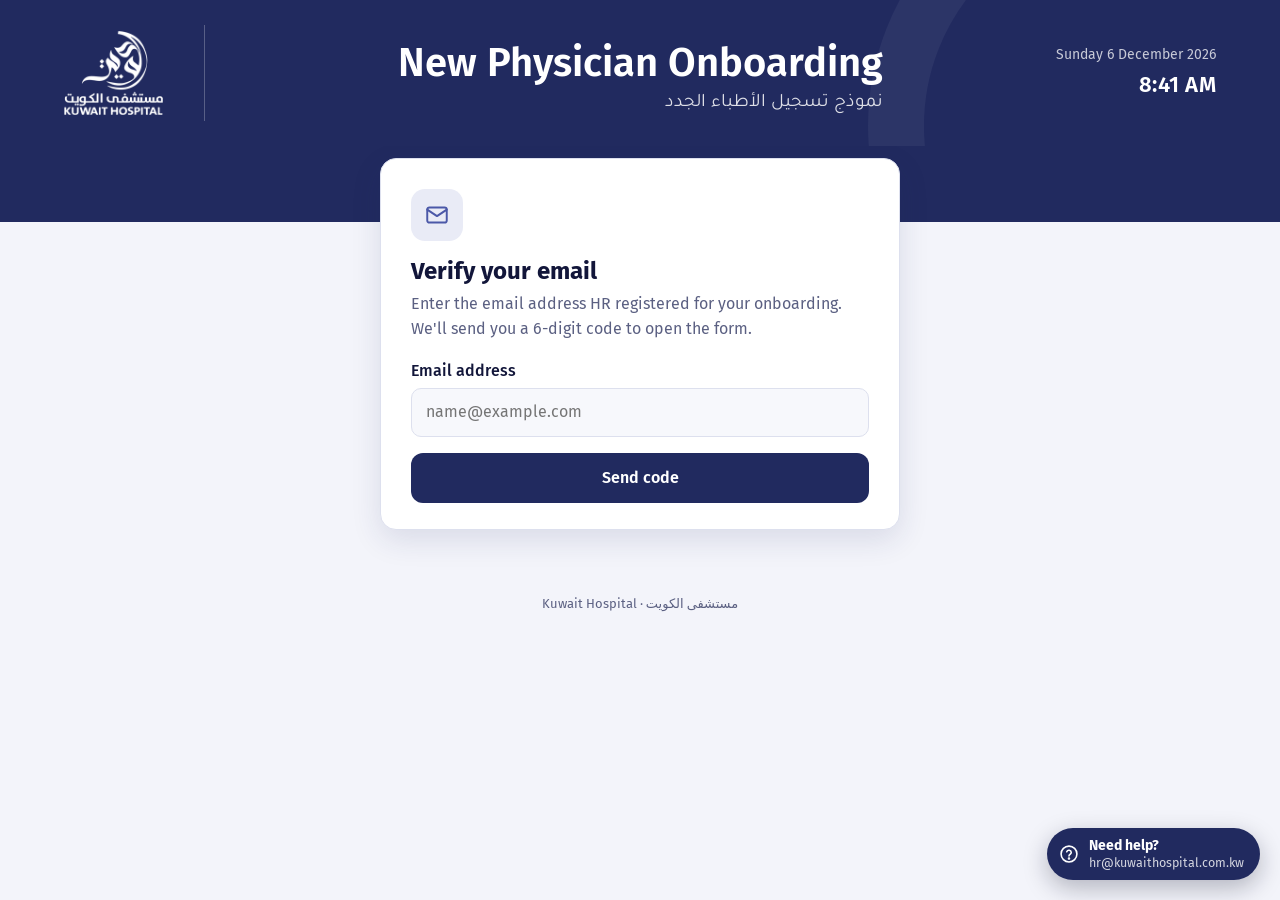
==== commit 13f9e765: "Add files via upload" ====
--- a/index.html
+++ b/index.html
@@ -9,7 +9,7 @@
 <link rel="preconnect" href="https://fonts.googleapis.com">
 <link rel="preconnect" href="https://fonts.gstatic.com" crossorigin>
 <link href="https://fonts.googleapis.com/css2?family=Fira+Sans:wght@400;500;600;700&family=Tajawal:wght@400;500;700&display=swap" rel="stylesheet">
-<link rel="stylesheet" href="style.css?v=20261117d">
+<link rel="stylesheet" href="style.css?v=20261117i">
 </head>
 <body>
 <header class="cover hdr" id="hdr">
@@ -25,17 +25,7 @@
  </div>
 </header>
 <div class="band" aria-hidden="true"></div>
-<main class="three-col">
-<aside class="side" aria-label="Your progress">
- <div class="pnl"><h3>Your progress</h3>
-  <ol class="steps" id="steps">
-   <li data-s="0"><i>1</i><span>Professional identification<small>Name, licence, IDs</small></span></li>
-   <li data-s="1"><i>2</i><span>Qualifications &amp; experience<small>Degrees, certificates, CV</small></span></li>
-   <li data-s="2"><i>3</i><span>Profile &amp; social media<small>Services, languages, contacts</small></span></li>
-  </ol>
-  <div class="ring"><b id="pN">0</b><span>of <span id="pT">16</span><br>required</span><div class="bar"><i id="pB"></i></div></div>
- </div>
-</aside>
+<main>
 <div class="mid">
 <div class="gate" id="gEmail">
   <div class="ico"><svg width="26" height="26" viewBox="0 0 24 24" fill="none" stroke="currentColor" stroke-width="1.8" stroke-linecap="round" stroke-linejoin="round"><rect x="3" y="5" width="18" height="14" rx="2"/><path d="m3 7 9 6 9-6"/></svg></div>
@@ -257,29 +247,18 @@
     <li><span><b>Call Centre and Nursing</b> add you to clinic schedules so patients can book with you.</span></li>
    </ol>
   </div>
-  <div class="mailnote"><svg width="20" height="20" viewBox="0 0 24 24" fill="none" stroke="currentColor" stroke-width="1.8" stroke-linecap="round" stroke-linejoin="round"><rect x="3" y="5" width="18" height="14" rx="2"/><path d="m3 7 9 6 9-6"/></svg><span>A confirmation with your reference number has been sent to <b id="tyMail"></b>. This link is now closed for your email.</span></div>
   <details class="sumd"><summary>View what you submitted</summary><dl class="sum" id="sum"></dl></details>
  </div>
  </div>
 </div>
-<aside class="side" aria-label="Documents checklist">
- <div class="pnl"><h3>Documents you need</h3>
-  <ul class="chk" id="chk">
-   <li data-k="goodStanding"><i>✓</i><span>Certificate of Good Standing<small>MOH or KMA</small></span></li>
-   <li data-k="passport"><i>✓</i><span>Passport number</span></li>
-   <li data-k="education"><i>✓</i><span>Educational documents<small>From Bachelor's degree</small></span></li>
-   <li data-k="certificates"><i>✓</i><span>Certificates</span></li>
-   <li data-k="experience"><i>✓</i><span>Experience letters</span></li>
-   <li data-k="resume"><i>✓</i><span>CV / Resume<small>Word or PDF</small></span></li>
-   <li data-k="licence"><i>✓</i><span>Medical licence<small>Optional</small></span></li>
-  </ul></div>
- <div class="pnl lim"><h3>File limits</h3><b>10 MB</b> per file · <b>70 MB</b> in total<br>PDF, Word or image (JPG, PNG)<br>Tip: scan to PDF to keep files small.</div>
- <div class="pnl lim"><h3>Need help?</h3>Contact Kuwait Hospital HR<br><a href="mailto:hr@kuwaithospital.com.kw">hr@kuwaithospital.com.kw</a></div>
-</aside>
 </main>
+<a class="helpfab" href="mailto:hr@kuwaithospital.com.kw?subject=New%20Physician%20Onboarding%20-%20Help" aria-label="Need help? Email Kuwait Hospital HR">
+ <svg width="20" height="20" viewBox="0 0 24 24" fill="none" stroke="currentColor" stroke-width="1.9" stroke-linecap="round" stroke-linejoin="round" aria-hidden="true"><circle cx="12" cy="12" r="9.5"/><path d="M9.3 9.3a2.8 2.8 0 0 1 5.4 1c0 1.9-2.7 2.4-2.7 4"/><circle cx="12" cy="17.4" r=".6" fill="currentColor"/></svg>
+ <span><b>Need help?</b><small>hr@kuwaithospital.com.kw</small></span>
+</a>
 <footer>Kuwait Hospital · مستشفى الكويت</footer>
-<script src="config.js?v=20261117d"></script>
-<script src="app.js?v=20261117d"></script>
-<script src="header.js?v=20261117d"></script>
+<script src="config.js?v=20261117i"></script>
+<script src="app.js?v=20261117i"></script>
+<script src="header.js?v=20261117i"></script>
 </body>
 </html>
--- a/style.css
+++ b/style.css
@@ -335,3 +335,23 @@
  .hdr:not(.compact) .top img{position:absolute;left:max(5vw,24px);top:50%;transform:translateY(-50%)}
  .hdr:not(.compact) .top .sep{position:absolute;left:calc(max(5vw,24px) + 140px);top:50%;transform:translateY(-50%);height:96px}
 }
+/* staff overview tiles act as filters; side panels stay fixed while the list scrolls */
+button.stat{all:unset;box-sizing:border-box;cursor:pointer;background:var(--soft);border-radius:12px;padding:12px;border:2px solid transparent;transition:border-color .15s,background .15s}
+button.stat:hover{border-color:var(--line)}
+button.stat.on{border-color:var(--navy);background:var(--card)}
+button.stat:focus-visible{outline:2px solid var(--accent);outline-offset:2px}
+.pnl .tip{margin:10px 0 0;font-size:12.5px;color:var(--muted)}
+@media(min-width:1400px){
+ .staff.app-on .three-col .side{top:84px;max-height:calc(100vh - 100px);overflow:auto;scrollbar-width:thin}
+}
+/* floating "Need help?" (doctor page) – always visible, bottom-right */
+.helpfab{position:fixed;right:20px;bottom:20px;z-index:40;display:flex;align-items:center;gap:10px;padding:10px 16px 10px 12px;background:var(--navy);color:#fff;border-radius:999px;text-decoration:none;box-shadow:0 8px 24px rgba(10,13,38,.28);font-size:14px;line-height:1.2;transition:transform .15s,box-shadow .15s}
+.helpfab:hover{transform:translateY(-2px);box-shadow:0 12px 28px rgba(10,13,38,.32)}
+.helpfab:focus-visible{outline:3px solid var(--accent);outline-offset:3px}
+.helpfab svg{flex:none}
+.helpfab span{display:flex;flex-direction:column}
+.helpfab small{opacity:.8;font-size:12.5px}
+footer{padding-bottom:84px}
+@media(max-width:600px){.helpfab{right:14px;bottom:14px;padding:10px 14px}.helpfab small{display:none}}
+body:not(.staff) .prog{top:64px}
+@media(max-width:600px){body:not(.staff) .prog{top:56px}}
